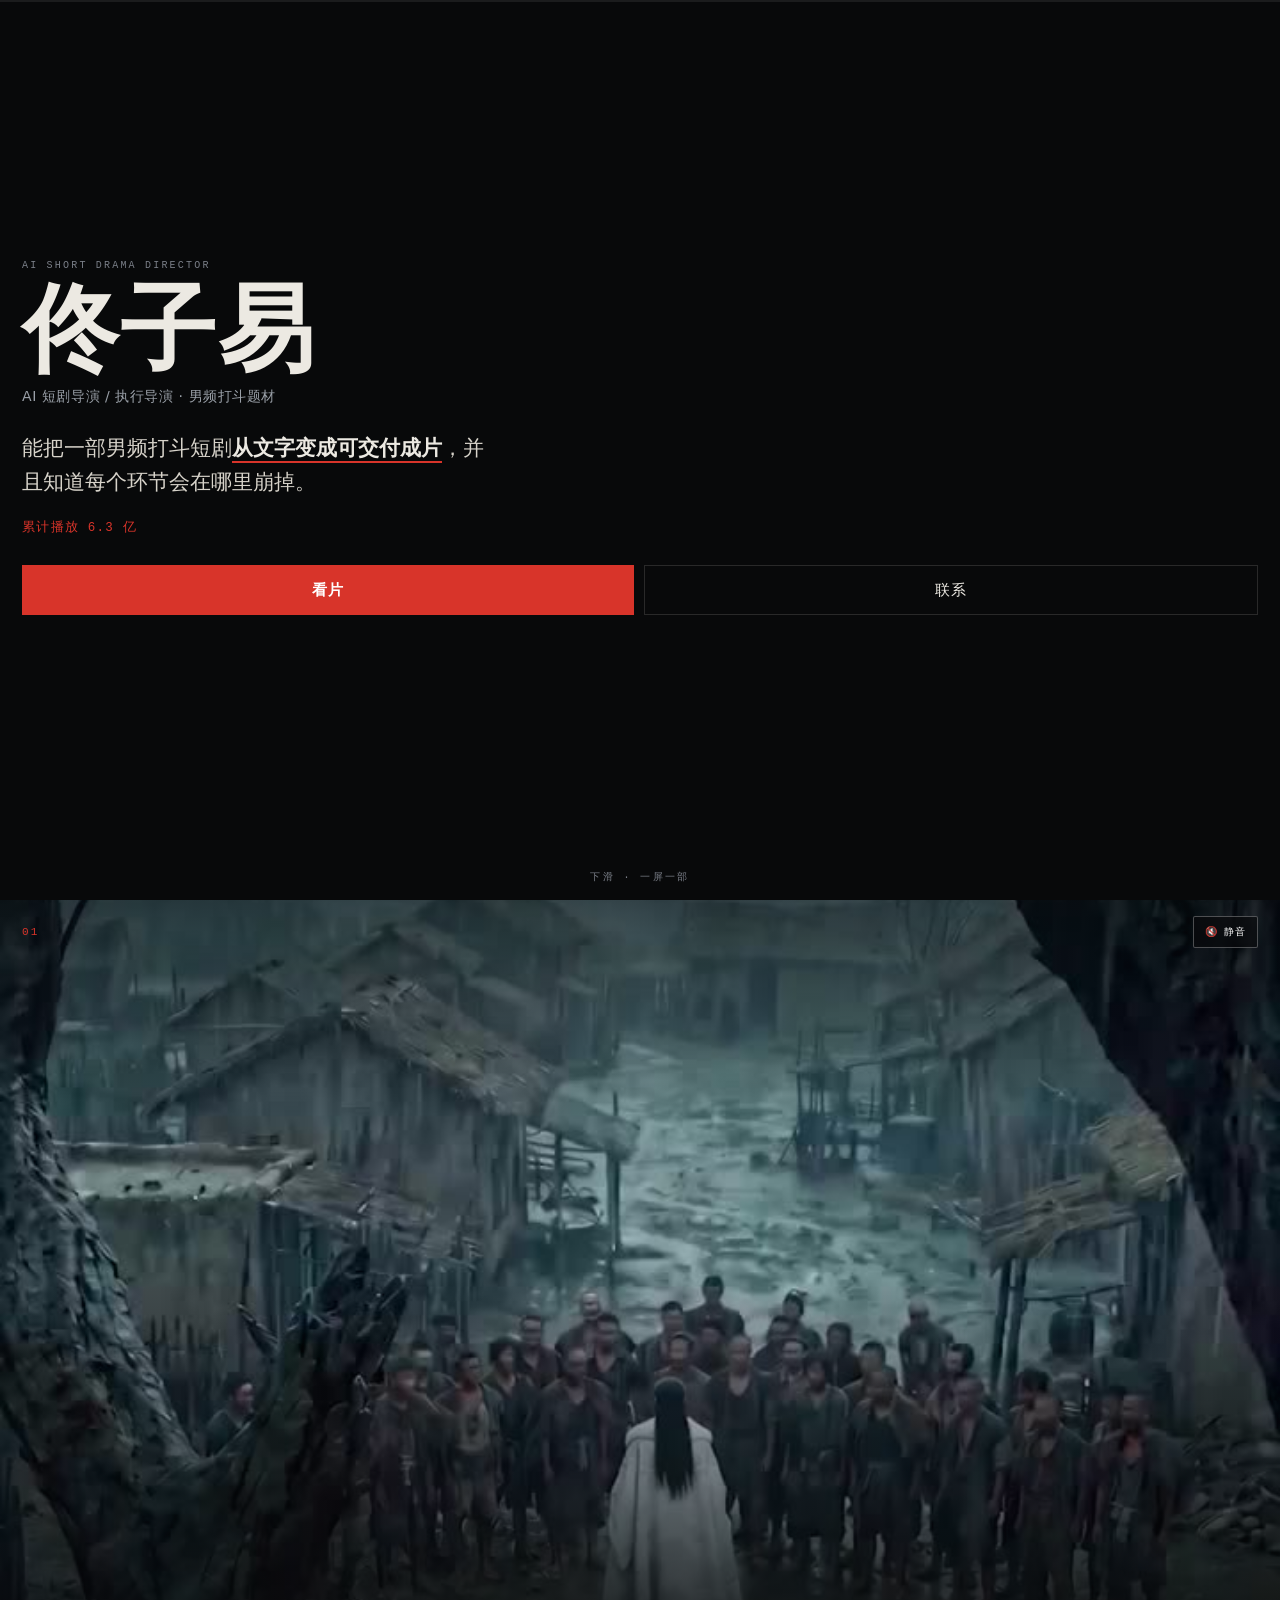
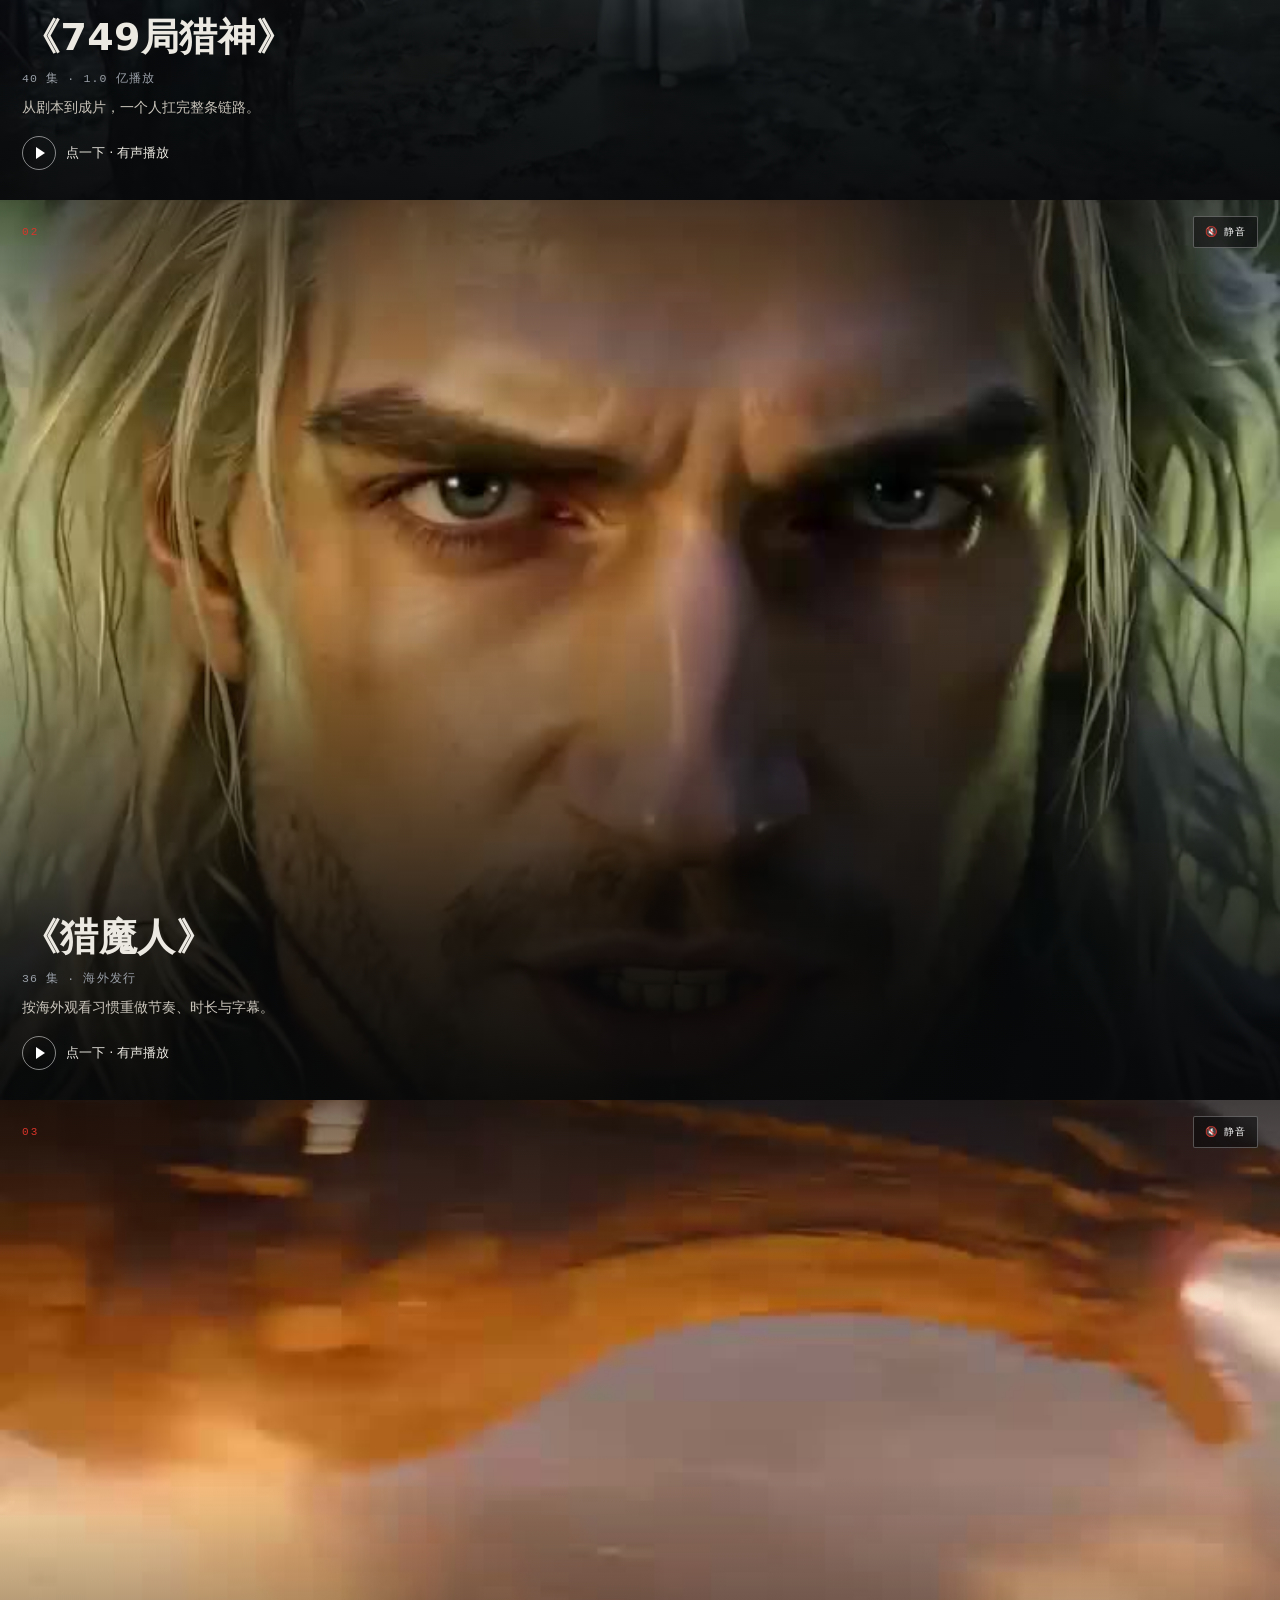
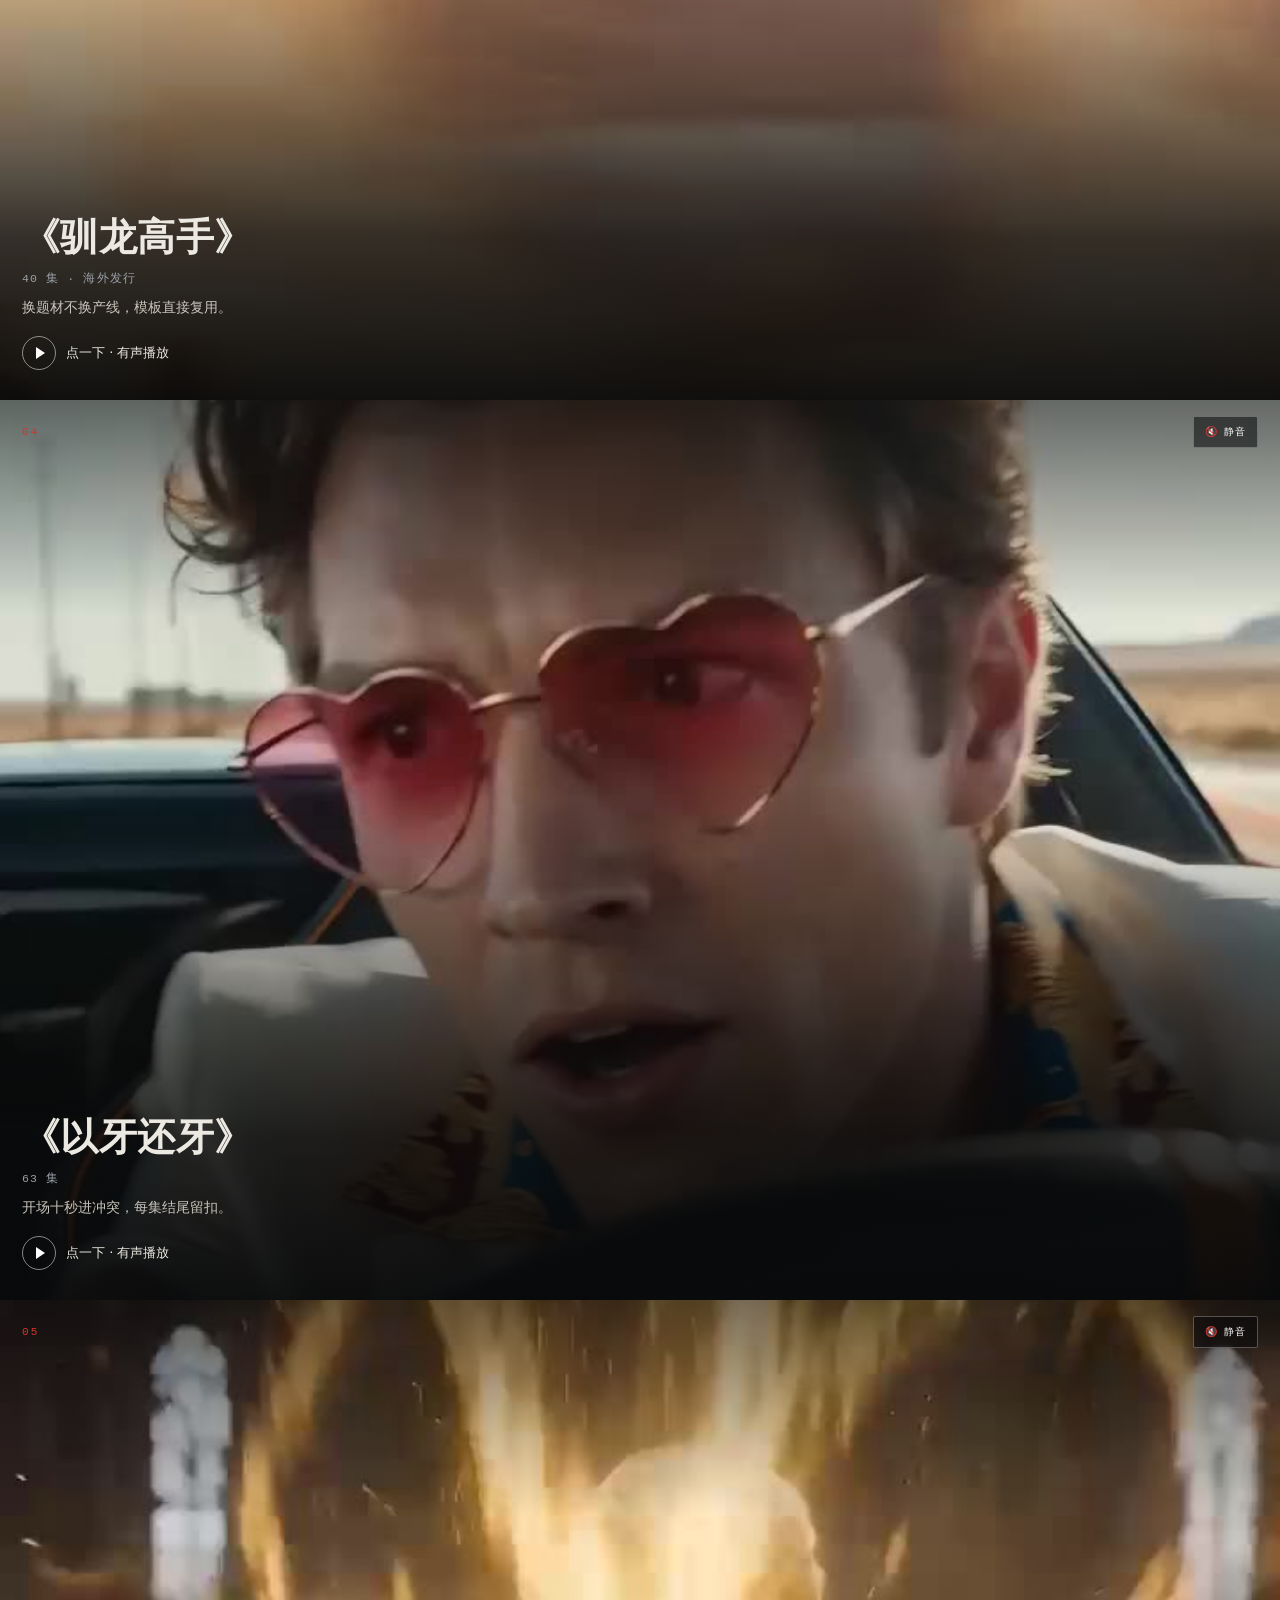
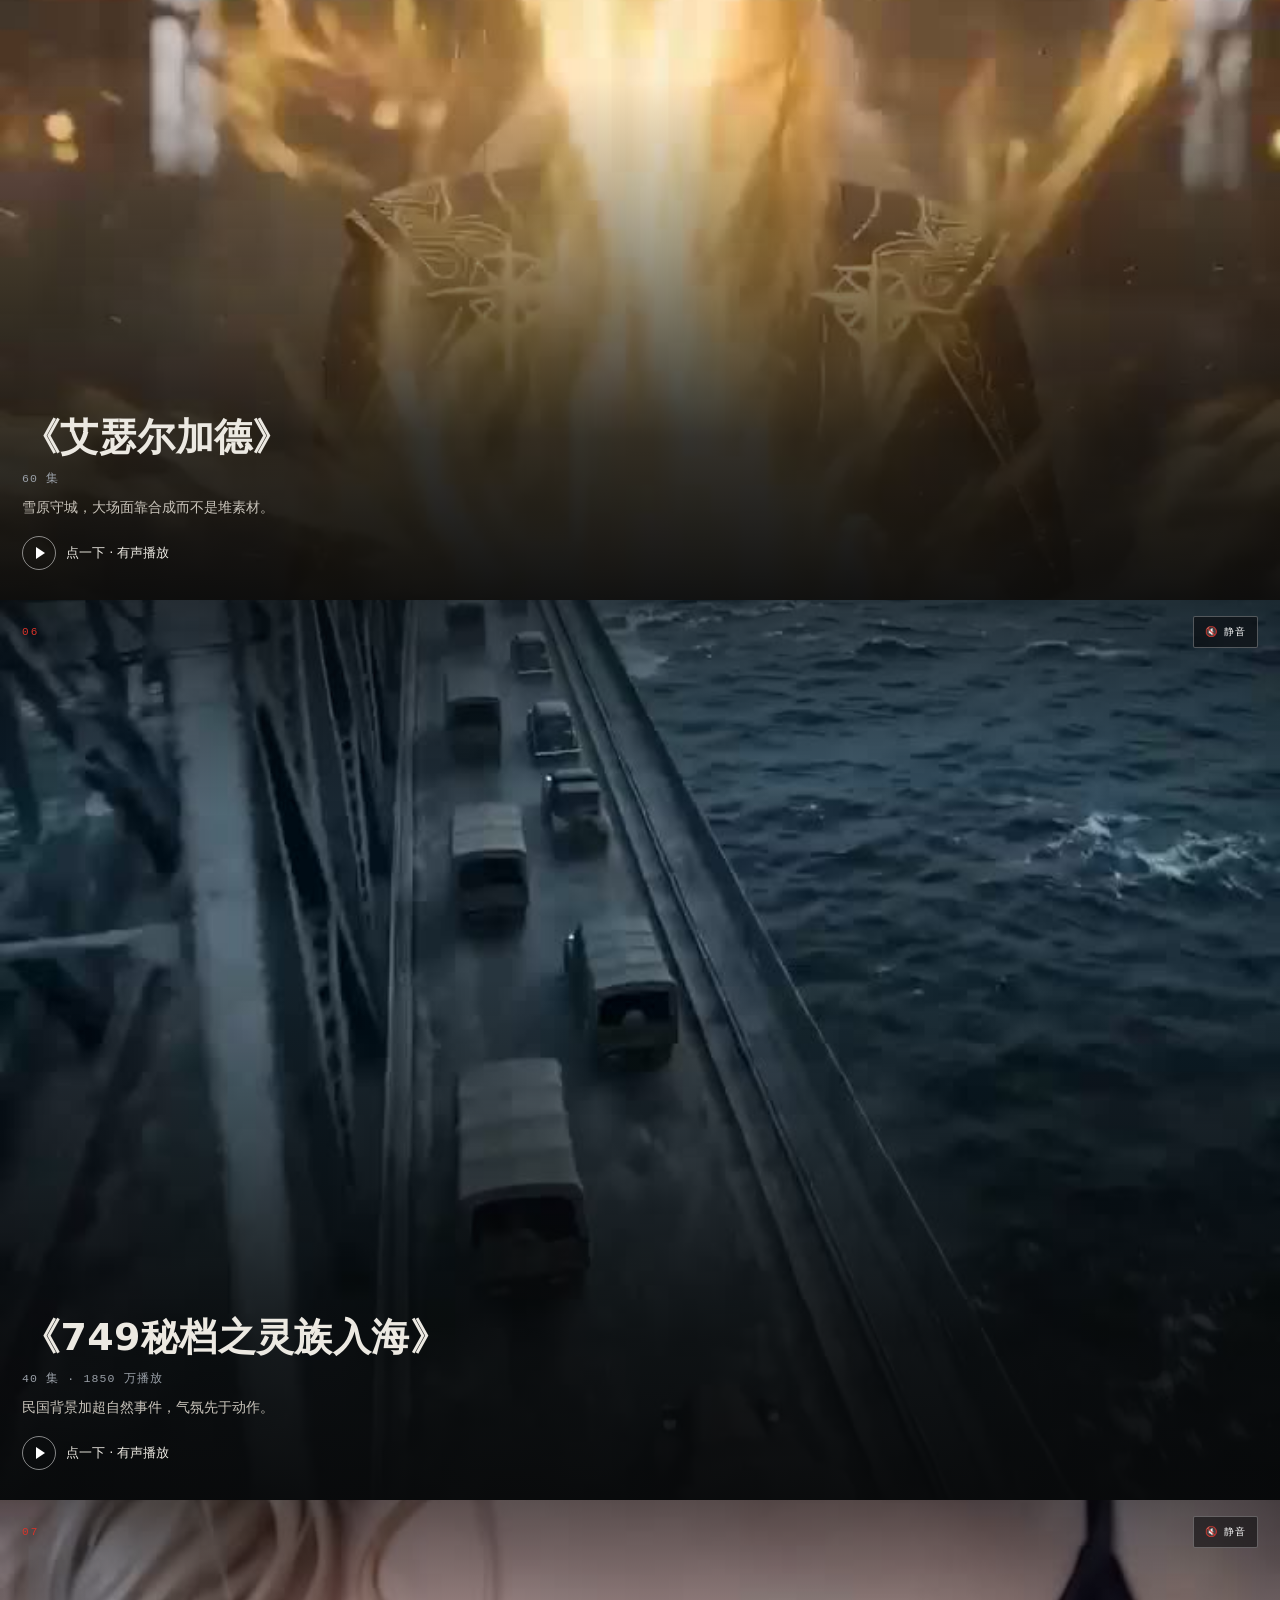
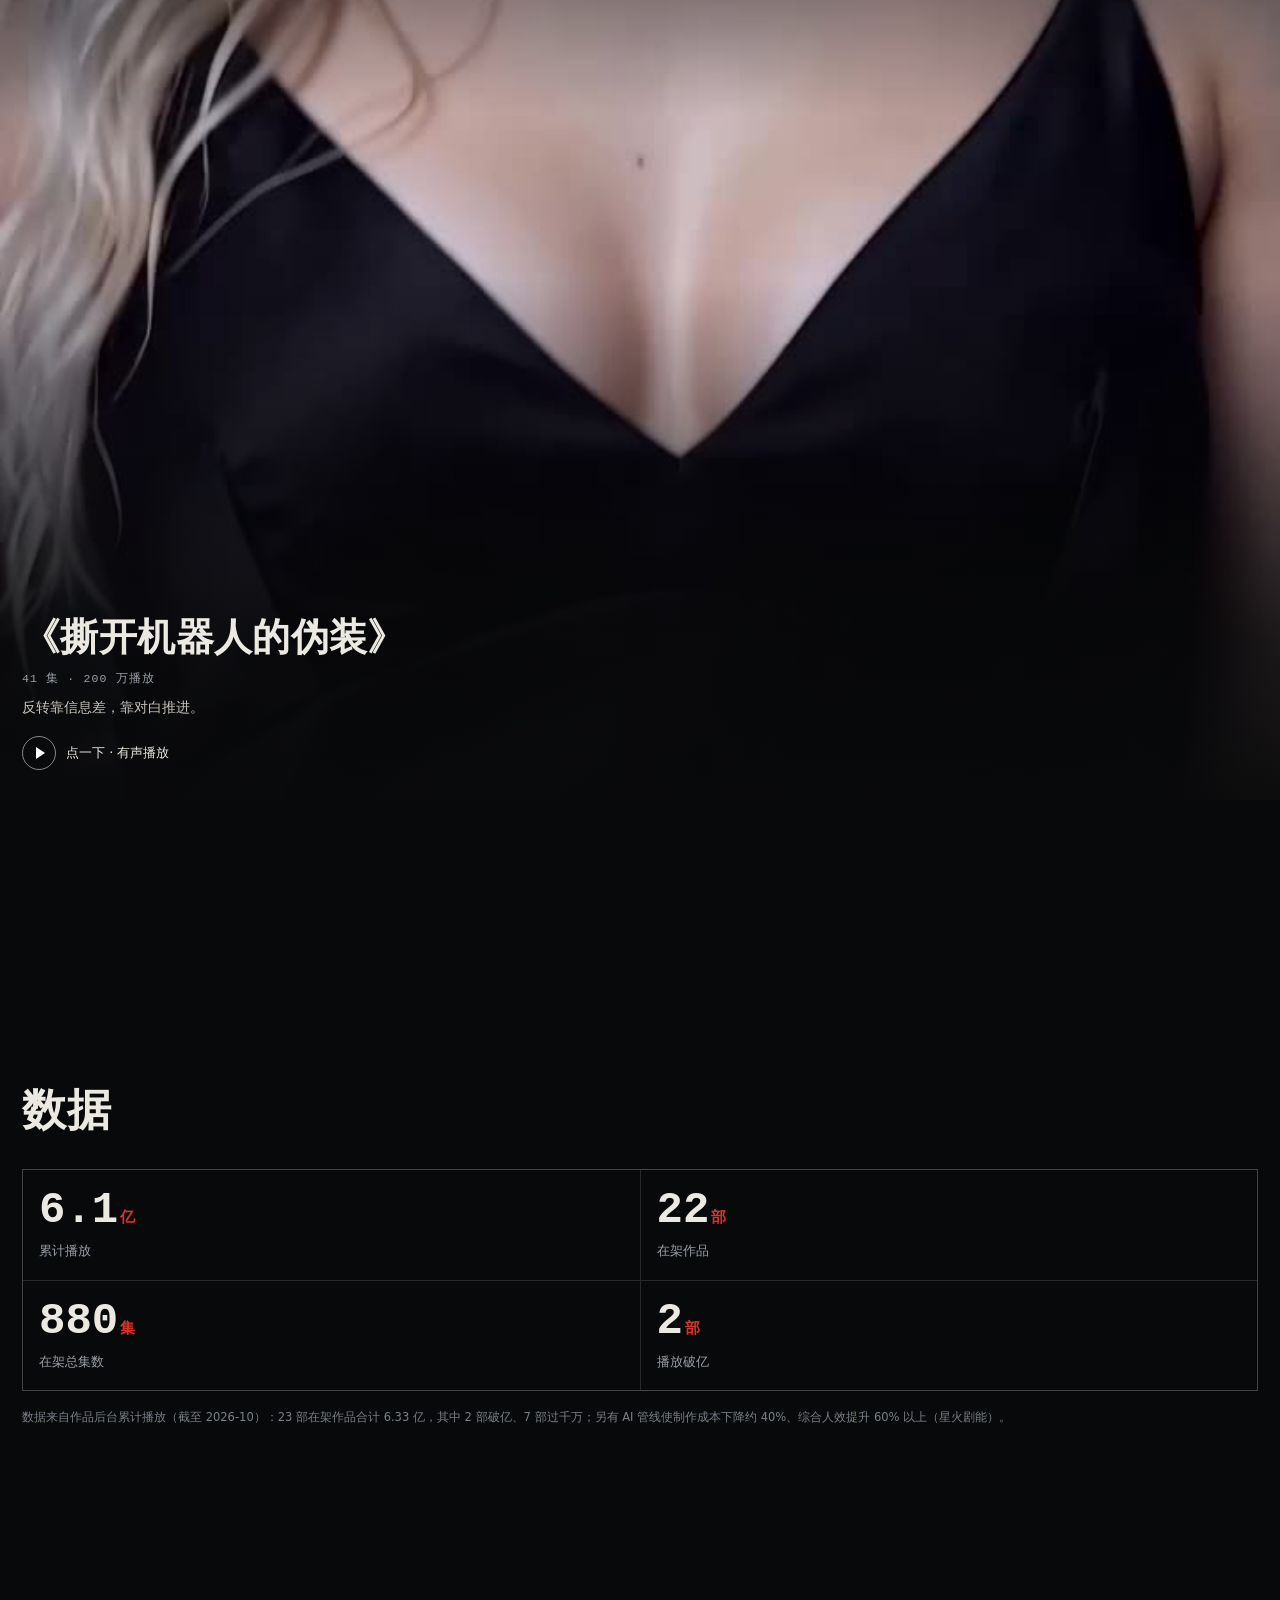
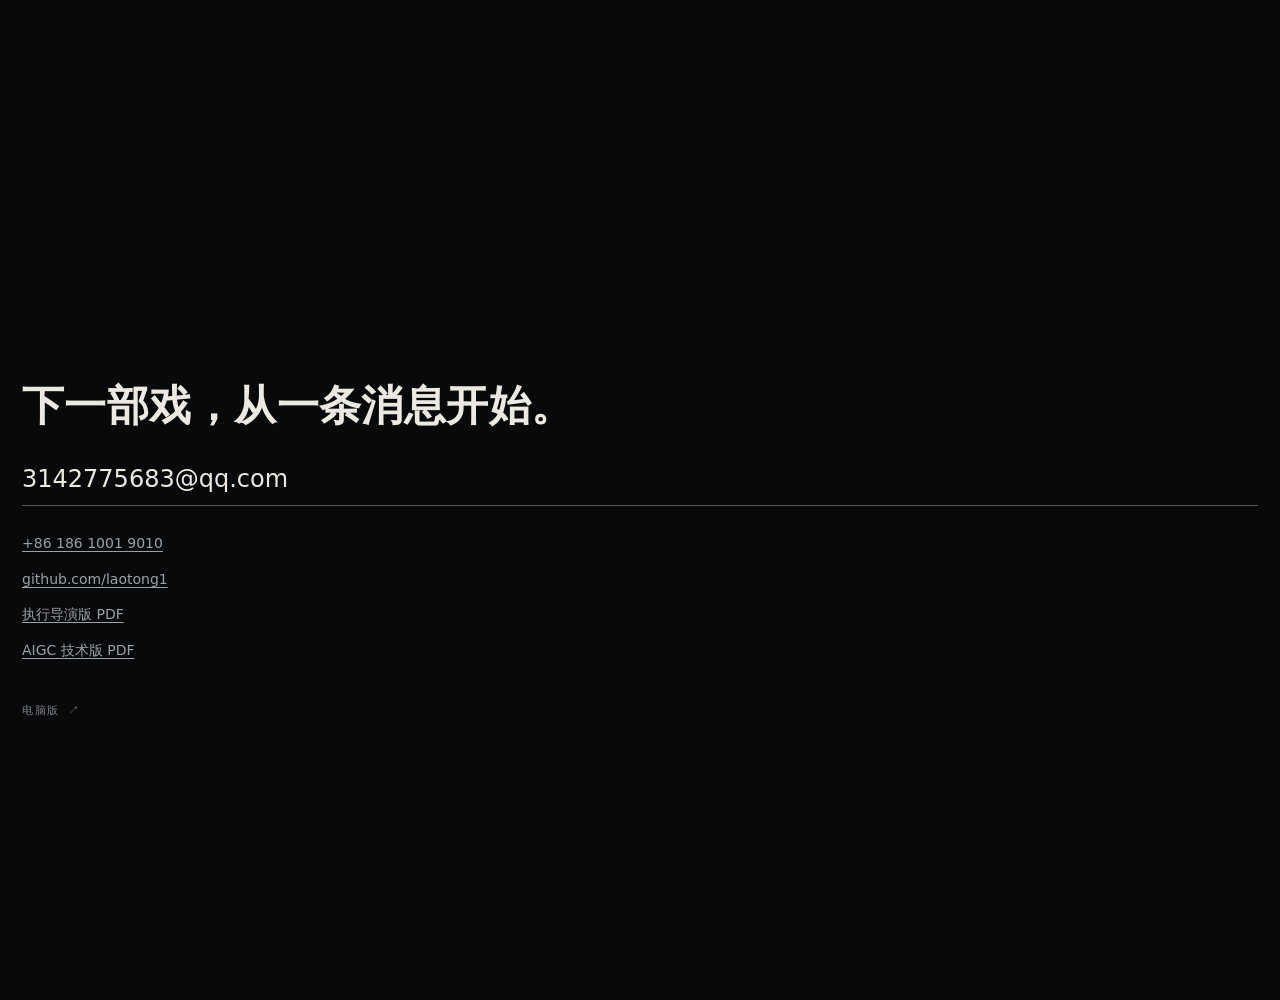
==== m/index.html @ 776ed9bb "mobile: 新增竖屏版 /m/，一屏一部片、视频铺满" ====
<!doctype html>
<html lang="zh-CN">
<head>
<meta charset="utf-8">
<meta name="viewport" content="width=device-width, initial-scale=1, viewport-fit=cover">
<title>佟子易 · AI 短剧导演｜作品</title>
<meta name="description" content="佟子易，AI 短剧导演。《749局猎神》累计播放 1.0 亿+，在架 7 部短剧。">
<meta name="theme-color" content="#08090a">
<meta property="og:title" content="佟子易 · AI 短剧导演">
<meta property="og:description" content="单部累计播放 1.0 亿+，在架 7 部短剧。">
<link rel="icon" href="../assets/img/favicon.svg">
<link rel="stylesheet" href="mobile.css">
</head>
<body>

<div class="progress" aria-hidden="true"><i id="progressFill"></i></div>

<main id="feed">

  <!-- 首屏 -->
  <section class="slide slide--hero" id="top">
    <p class="kicker">AI SHORT DRAMA DIRECTOR</p>
    <h1 class="name" id="heroName">佟子易</h1>
    <p class="role" id="heroRole"></p>
    <p class="tag" id="heroTag"></p>
    <p class="big-stat" id="heroStat"></p>
    <div class="hero-links">
      <a class="btn" href="#works">看片</a>
      <a class="btn btn-ghost" href="#contact">联系</a>
    </div>
    <p class="hint" aria-hidden="true">下滑 · 一屏一部</p>
  </section>

  <!-- 作品由 mobile.js 注入 -->
  <div id="worksAnchor"></div>

  <!-- 数据 -->
  <section class="slide slide--stats" id="numbers">
    <h2 class="sec-title">数据</h2>
    <div class="stats" id="stats"></div>
    <p class="note" id="statsNote"></p>
  </section>

  <!-- 联系 -->
  <section class="slide slide--contact" id="contact">
    <h2 class="contact-title">下一部戏，从一条消息开始。</h2>
    <a class="mail" id="mailLink" href="#"></a>
    <div class="contact-links" id="contactLinks"></div>
    <p class="desktop-link"><a href="../?desktop=1">电脑版 ↗</a></p>
  </section>

</main>

<script src="../assets/js/content.js"></script>
<script src="mobile.js"></script>
</body>
</html>
---- m/mobile.css ----
/* =========================================================
   手机版 · 竖屏 · 一屏一部片
   ========================================================= */

:root{
  --bg:#08090a;
  --fg:#ece9e2;
  --muted:#9aa0a8;
  --dim:#7a7f88;
  --red:#d8342a;
  --line:rgba(236,233,226,.14);
  --font:"PingFang SC","Hiragino Sans GB","Microsoft YaHei UI","Microsoft YaHei","Noto Sans SC",system-ui,sans-serif;
  --mono:"SF Mono",ui-monospace,"Cascadia Mono",Consolas,monospace;
  --pad:22px;
}

*,*::before,*::after{box-sizing:border-box}
html{
  background:var(--bg);
  scroll-snap-type:y mandatory;
  scroll-behavior:smooth;
  -webkit-text-size-adjust:100%;
}
body{
  margin:0;background:var(--bg);color:var(--fg);
  font-family:var(--font);font-size:16px;line-height:1.7;
  -webkit-font-smoothing:antialiased;
  overscroll-behavior-y:contain;
}
img{max-width:100%;display:block}
a{color:inherit;text-decoration:none}
h1,h2,p{margin:0}
::selection{background:var(--red);color:#fff}

.progress{position:fixed;top:0;left:0;right:0;height:2px;z-index:30;background:rgba(255,255,255,.08)}
.progress i{display:block;height:100%;width:0;background:var(--red);transition:width .1s linear}

.slide{
  position:relative;
  min-height:100svh;
  scroll-snap-align:start;
  scroll-snap-stop:always;
  display:flex;flex-direction:column;justify-content:center;
  padding:calc(28px + env(safe-area-inset-top)) var(--pad) calc(28px + env(safe-area-inset-bottom));
  overflow:hidden;
}

/* ---------- 首屏 ---------- */
.slide--hero{justify-content:center;padding-bottom:calc(56px + env(safe-area-inset-bottom))}
.kicker{
  font-family:var(--mono);font-size:10px;letter-spacing:.22em;color:var(--dim);
  margin-bottom:10px
}
.name{
  font-size:clamp(64px,20vw,96px);line-height:.95;font-weight:800;letter-spacing:.02em
}
.role{font-size:14px;color:var(--muted);letter-spacing:.04em;margin-top:10px}
.tag{
  font-size:clamp(17px,4.6vw,21px);line-height:1.65;color:#d7d3ca;
  margin-top:22px;max-width:22em
}
.tag b{color:var(--fg);border-bottom:2px solid var(--red);padding-bottom:1px}
.big-stat{
  font-family:var(--mono);font-size:12.5px;letter-spacing:.1em;color:var(--red);
  margin-top:18px
}
.hero-links{display:flex;gap:10px;margin-top:26px}
.btn{
  flex:1;display:flex;align-items:center;justify-content:center;
  height:50px;background:var(--red);color:#fff;font-size:15px;font-weight:600;
  letter-spacing:.06em
}
.btn-ghost{background:transparent;border:1px solid var(--line);color:var(--fg);font-weight:400}
.hint{
  position:absolute;left:0;right:0;bottom:calc(14px + env(safe-area-inset-bottom));
  text-align:center;font-family:var(--mono);font-size:10px;letter-spacing:.24em;color:var(--dim);
  animation:fade 2.4s ease-in-out infinite
}
@keyframes fade{0%,100%{opacity:.35}50%{opacity:.9}}

/* ---------- 作品：视频铺满 ---------- */
.slide--work{padding:0;justify-content:flex-end}
.slide--work video{
  position:absolute;inset:0;width:100%;height:100%;
  object-fit:cover;object-position:center 36%;background:#000
}
.scrim{
  position:absolute;inset:0;pointer-events:none;
  background:linear-gradient(180deg,rgba(8,9,10,.55) 0%,rgba(8,9,10,0) 24%,rgba(8,9,10,0) 42%,rgba(8,9,10,.82) 82%,rgba(8,9,10,.96) 100%)
}
.work-top{
  position:absolute;top:calc(16px + env(safe-area-inset-top));left:var(--pad);right:var(--pad);
  display:flex;align-items:center;justify-content:space-between;z-index:3
}
.work-no{font-family:var(--mono);font-size:11px;letter-spacing:.2em;color:var(--red)}
.sound{
  display:inline-flex;align-items:center;gap:6px;
  background:rgba(8,9,10,.55);border:1px solid rgba(255,255,255,.28);
  color:#fff;font-family:var(--mono);font-size:10px;letter-spacing:.08em;
  padding:8px 11px;border-radius:2px;cursor:pointer;
  -webkit-backdrop-filter:blur(8px);backdrop-filter:blur(8px)
}
.work-copy{
  position:relative;z-index:3;
  padding:0 var(--pad) calc(30px + env(safe-area-inset-bottom))
}
.work-title{
  font-size:clamp(28px,8.4vw,38px);line-height:1.12;font-weight:800;letter-spacing:.01em
}
.work-fig{
  font-family:var(--mono);font-size:11.5px;letter-spacing:.1em;color:var(--muted);
  margin-top:10px
}
.work-line{font-size:14px;line-height:1.7;color:#c9c4bb;margin-top:8px;max-width:24em}
.work-play{
  margin-top:16px;display:inline-flex;align-items:center;gap:10px;
  font-size:13px;color:var(--fg)
}
.work-play i{
  width:34px;height:34px;border-radius:50%;border:1px solid rgba(255,255,255,.5);
  display:inline-grid;place-items:center
}
.work-play i::after{
  content:"";width:0;height:0;margin-left:2px;
  border-left:9px solid #fff;border-top:6px solid transparent;border-bottom:6px solid transparent
}

/* ---------- 数据 ---------- */
.slide--stats{justify-content:center}
.sec-title{font-size:clamp(32px,10vw,44px);font-weight:800;letter-spacing:.02em}
.stats{display:grid;grid-template-columns:1fr 1fr;gap:1px;background:var(--line);margin-top:22px;border:1px solid var(--line)}
.stat{background:var(--bg);padding:18px 16px}
.stat-v{display:flex;align-items:baseline;gap:2px;font-family:var(--mono);font-weight:700}
.stat-n{font-size:clamp(34px,11vw,44px);line-height:1}
.stat-a{font-size:15px;color:var(--red)}
.stat-l{font-size:12.5px;color:var(--muted);margin-top:8px}
.note{font-size:11.5px;line-height:1.8;color:var(--dim);margin-top:16px}

/* ---------- 联系 ---------- */
.slide--contact{justify-content:center}
.contact-title{
  font-size:clamp(30px,9vw,42px);line-height:1.28;font-weight:800;letter-spacing:.01em
}
.mail{
  display:inline-block;margin-top:26px;font-size:clamp(18px,5vw,24px);
  border-bottom:1px solid rgba(236,233,226,.35);padding-bottom:5px
}
.contact-links{display:flex;flex-direction:column;gap:12px;margin-top:26px}
.contact-links a{font-size:14px;color:var(--muted);text-decoration:underline;text-underline-offset:3px}
.desktop-link{margin-top:40px;font-family:var(--mono);font-size:10.5px;letter-spacing:.16em;color:var(--dim)}
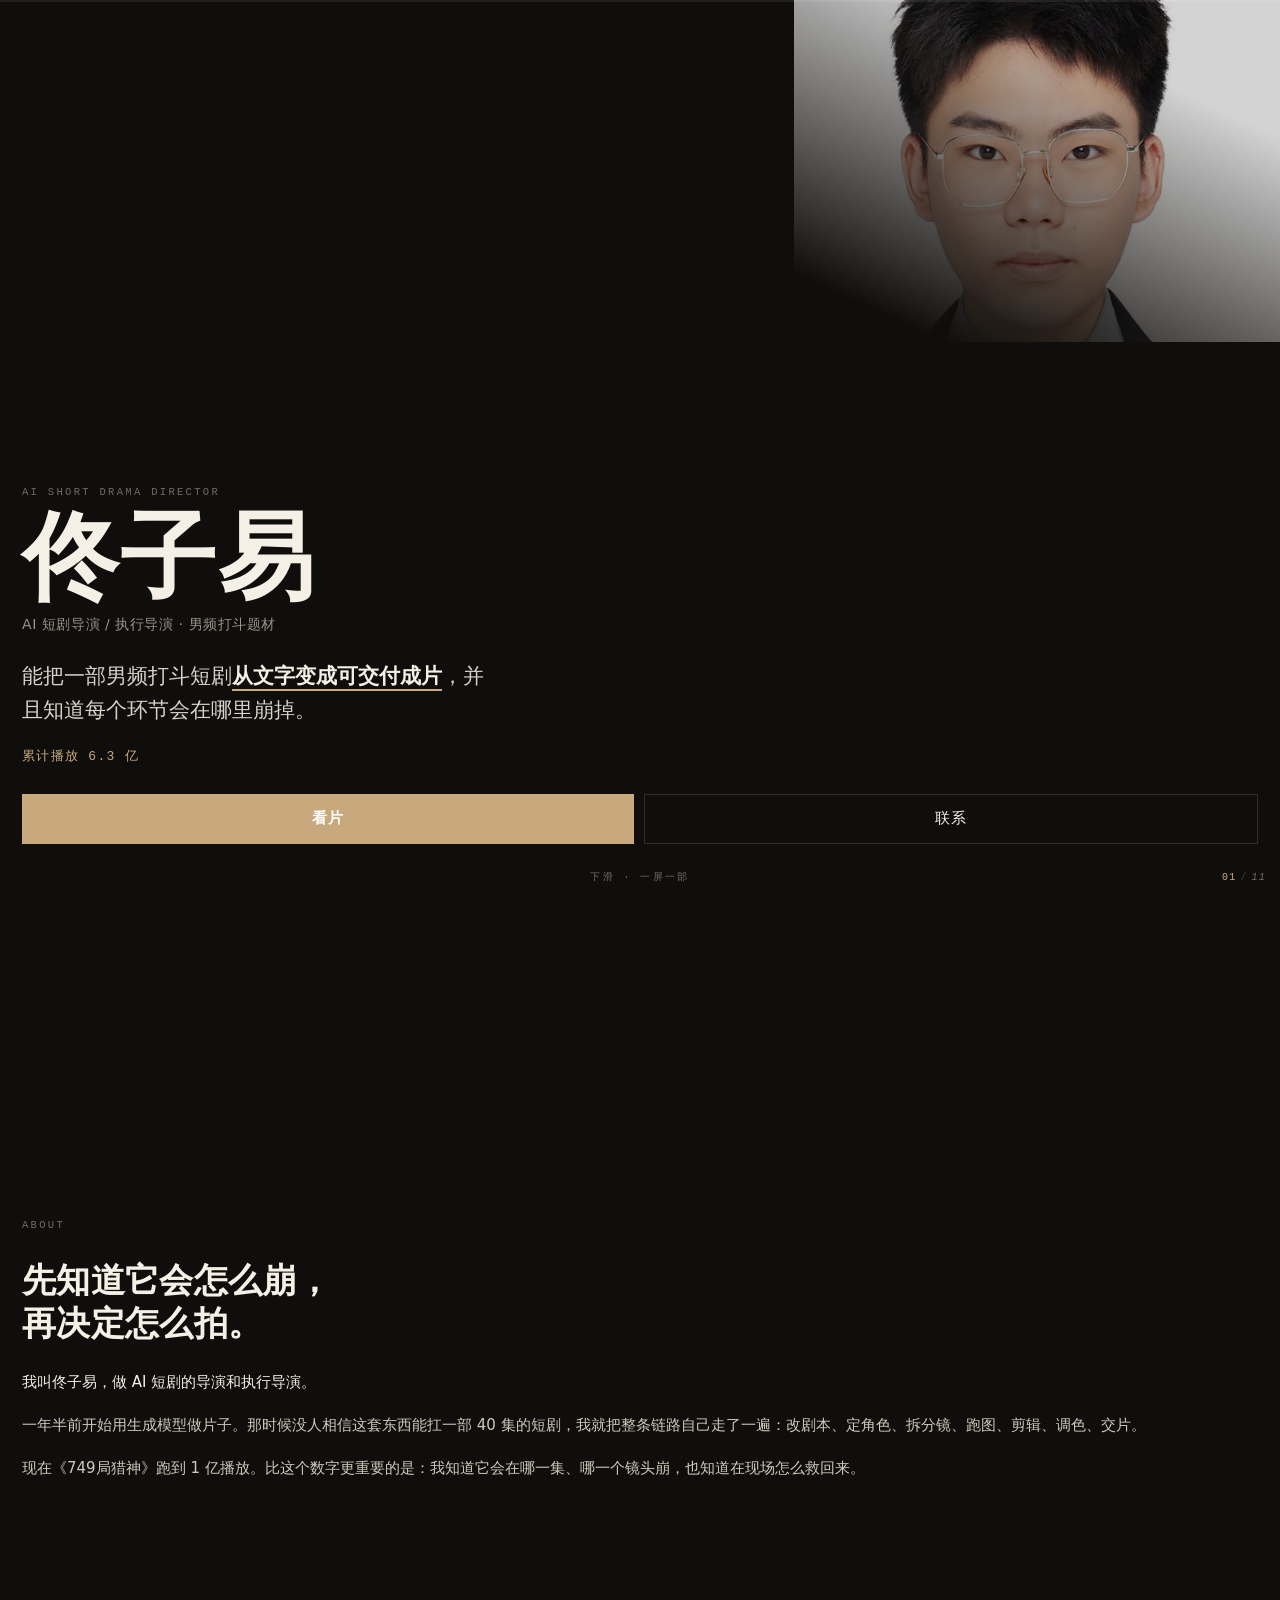
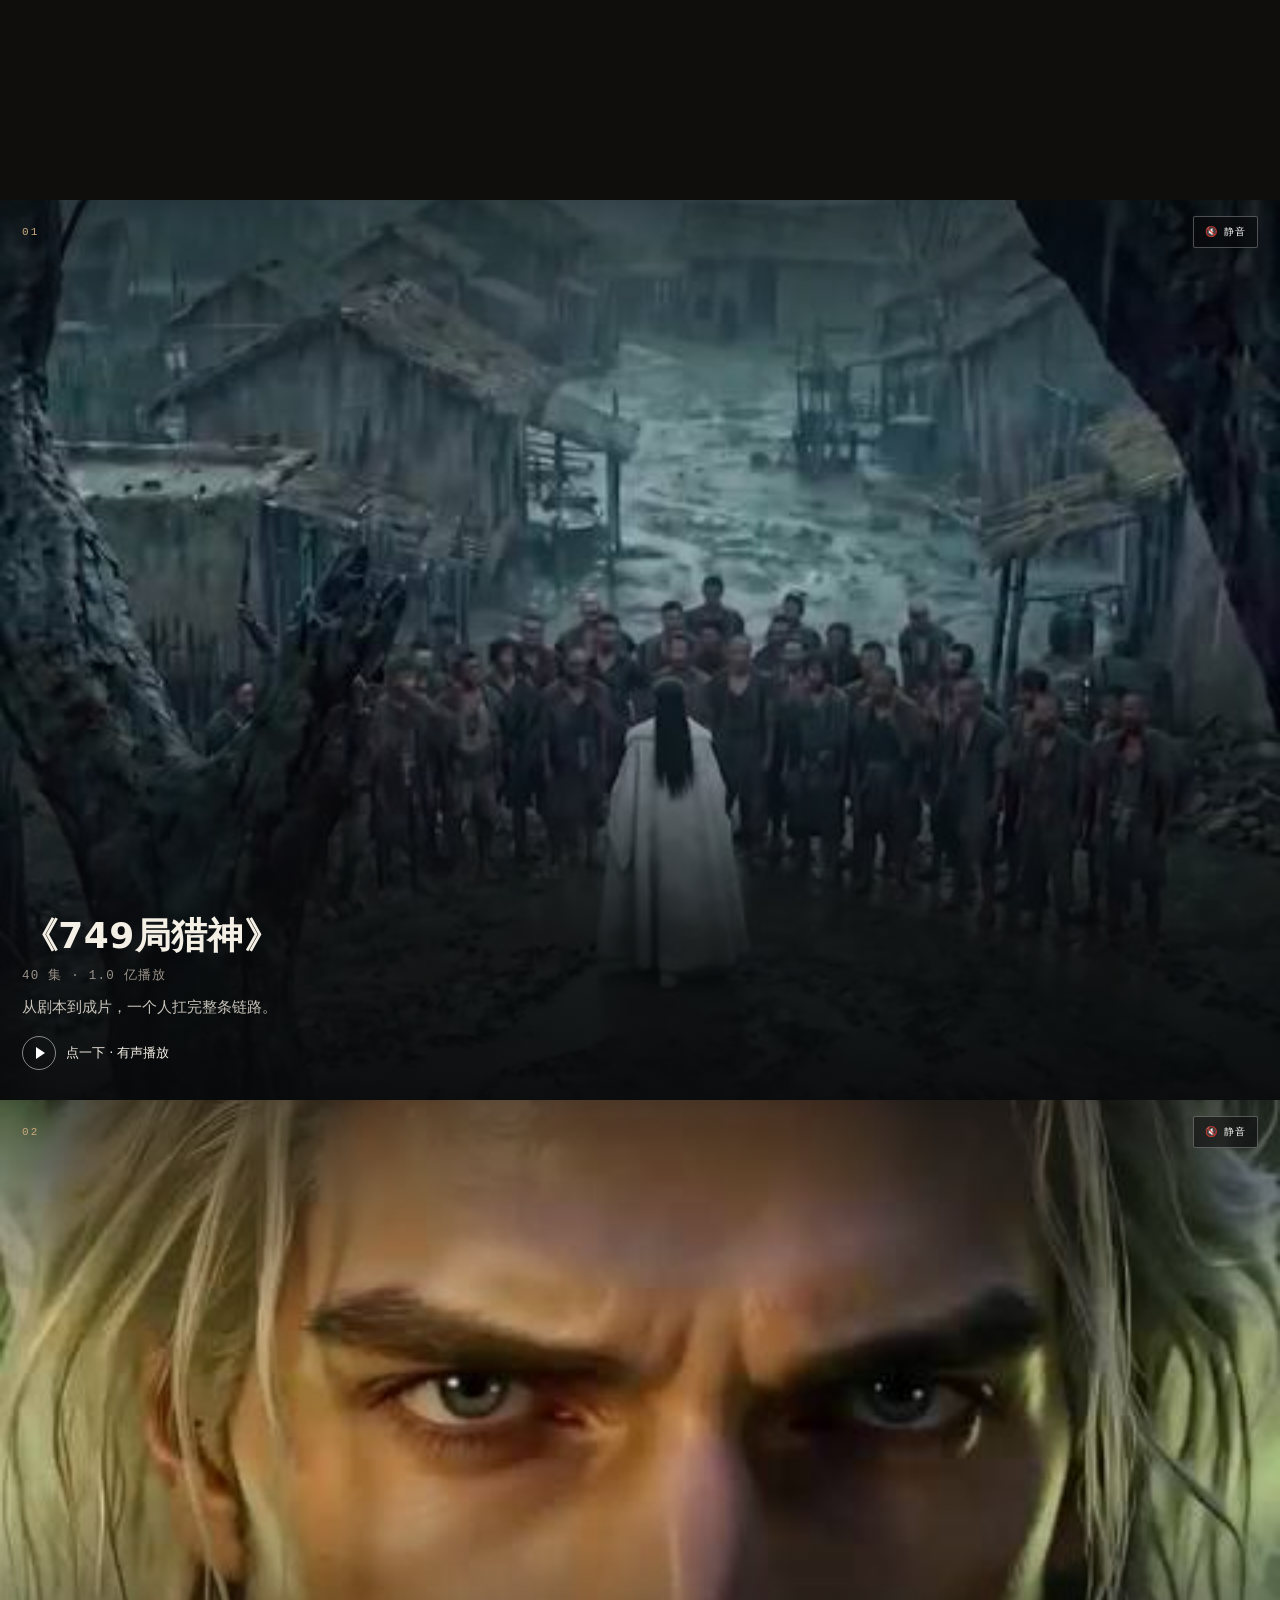
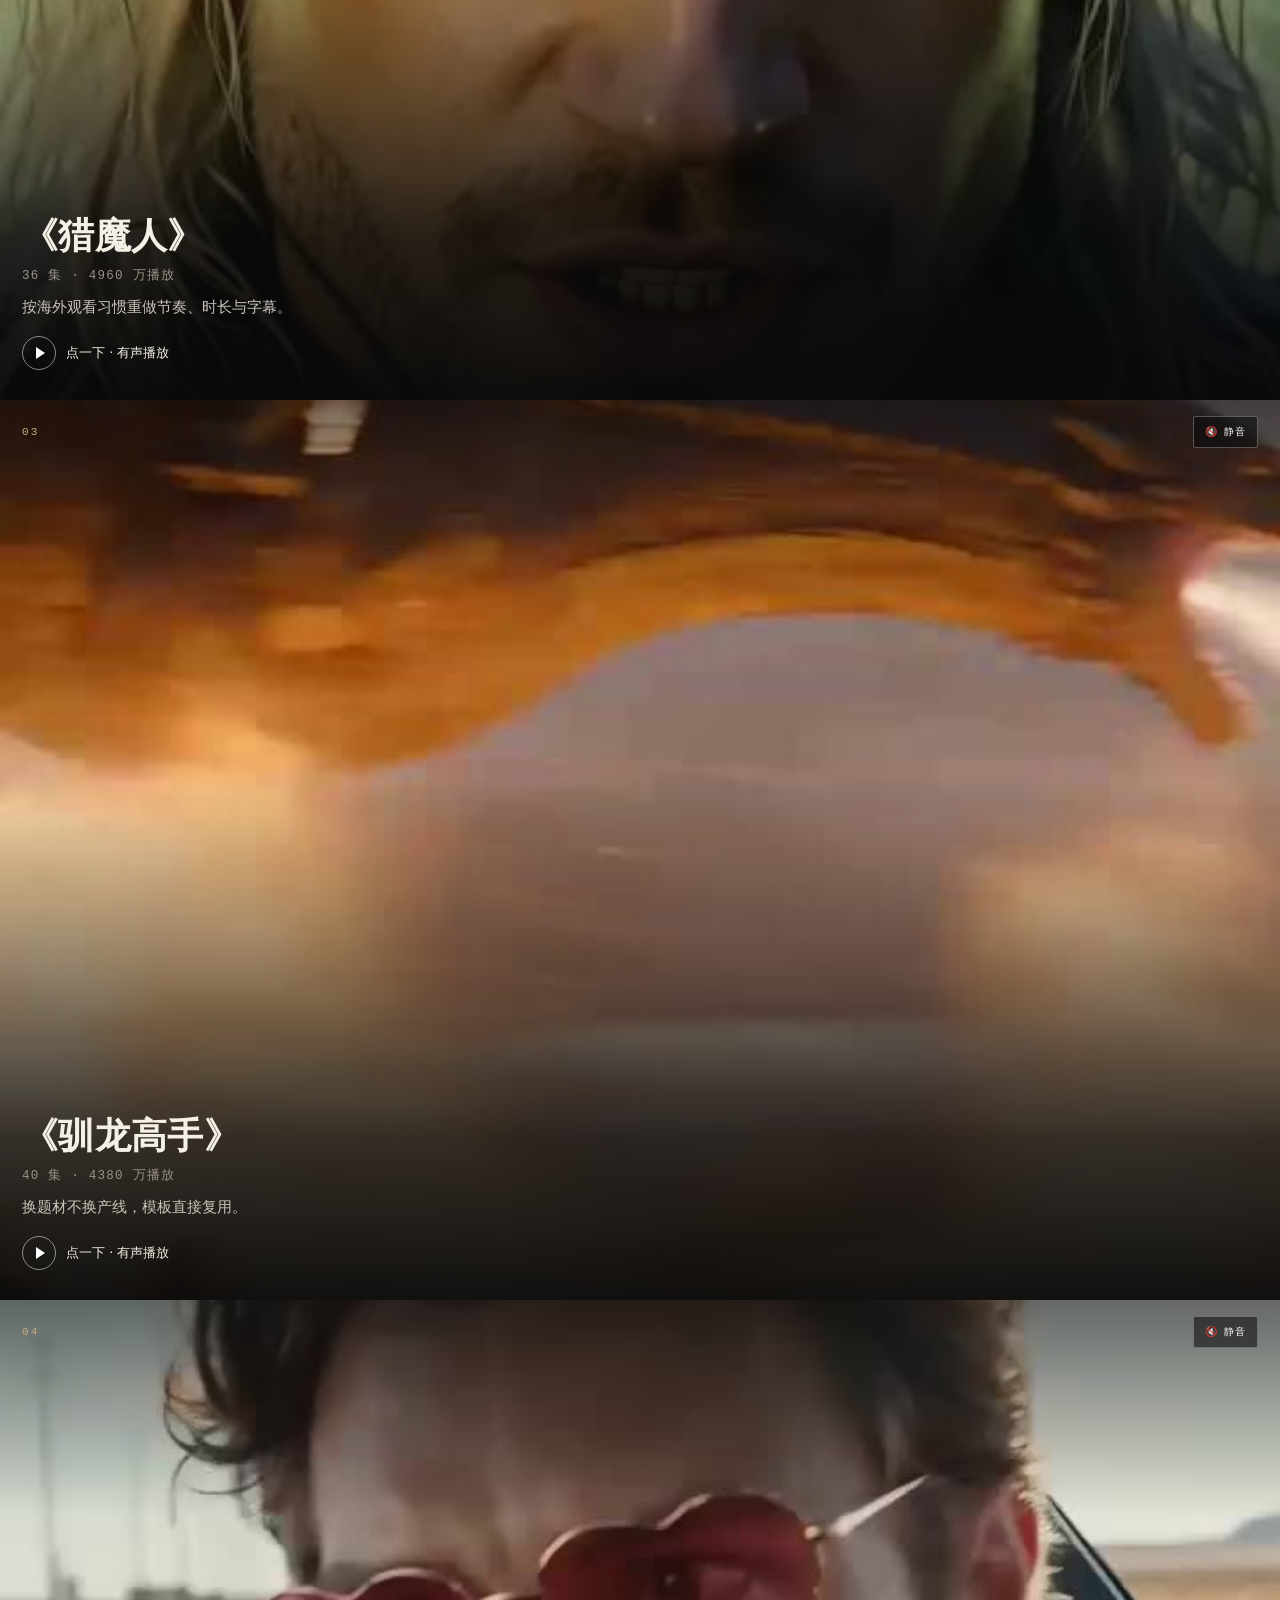
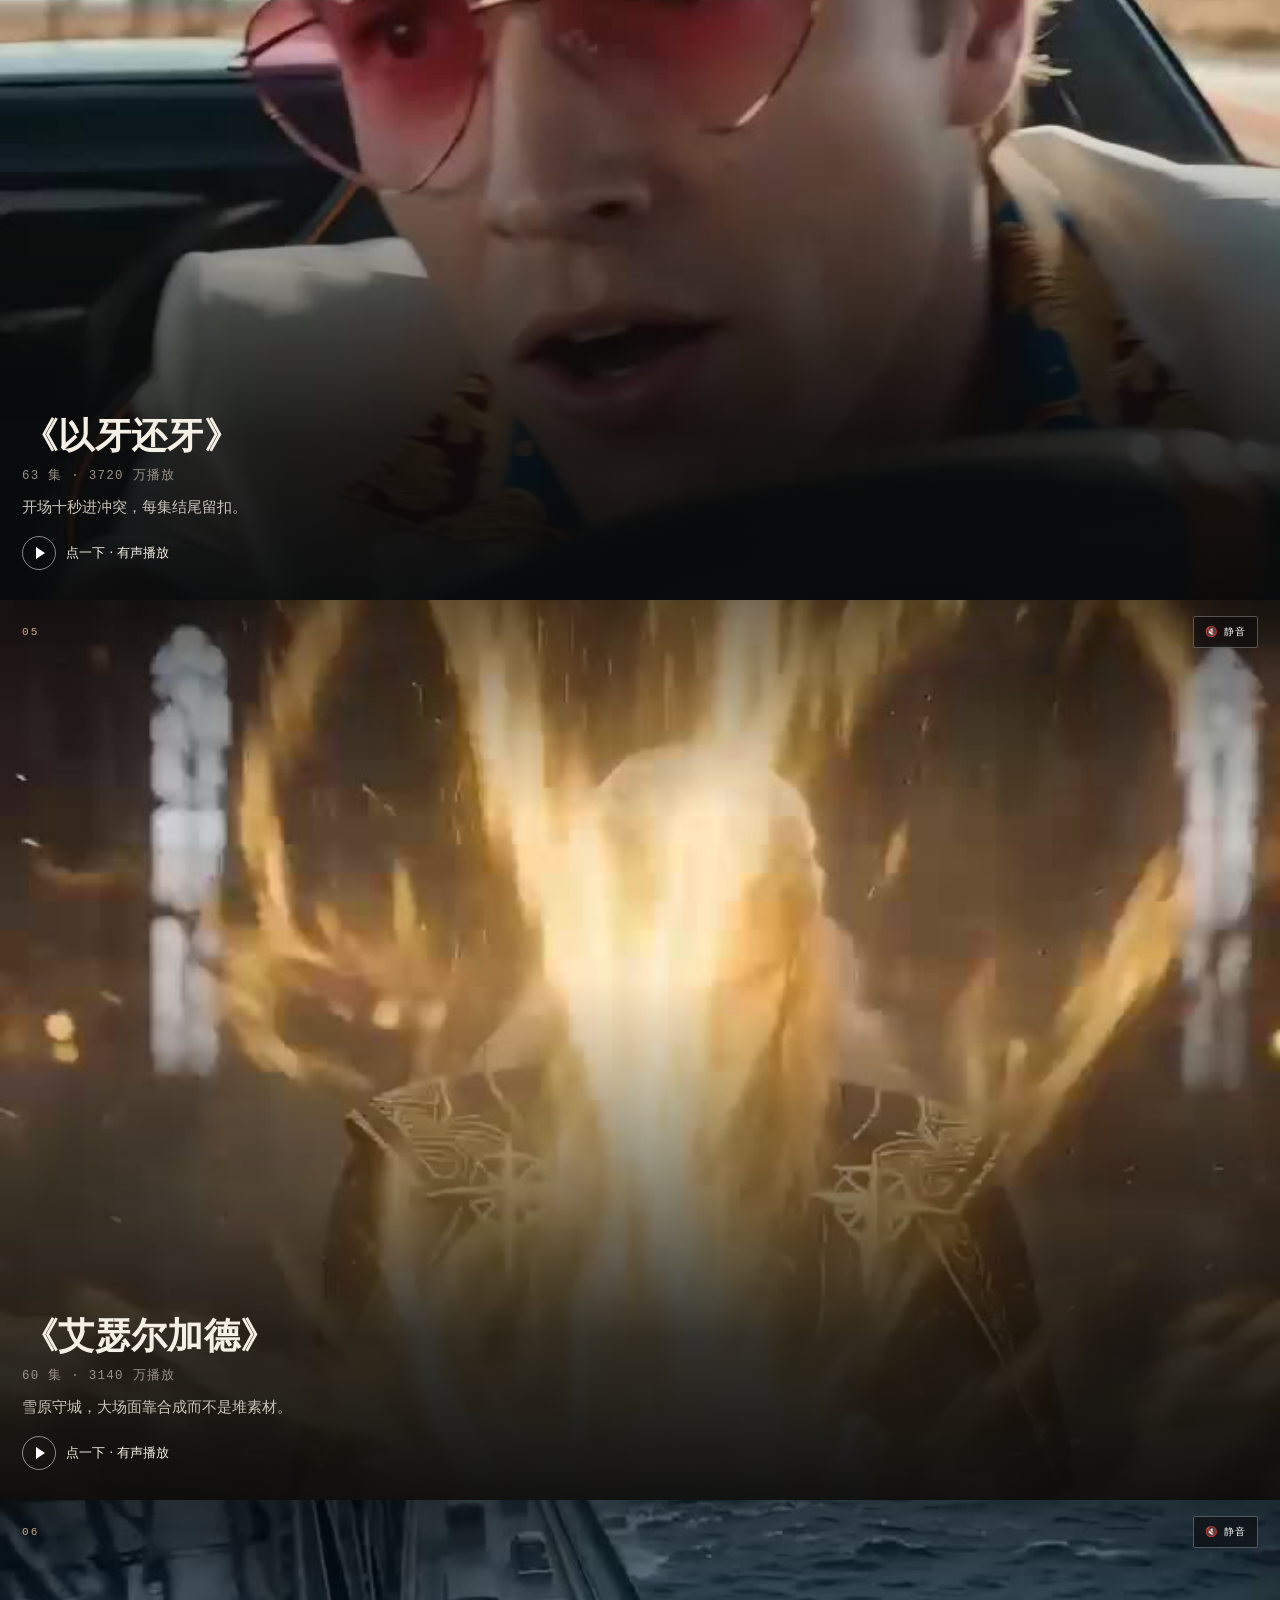
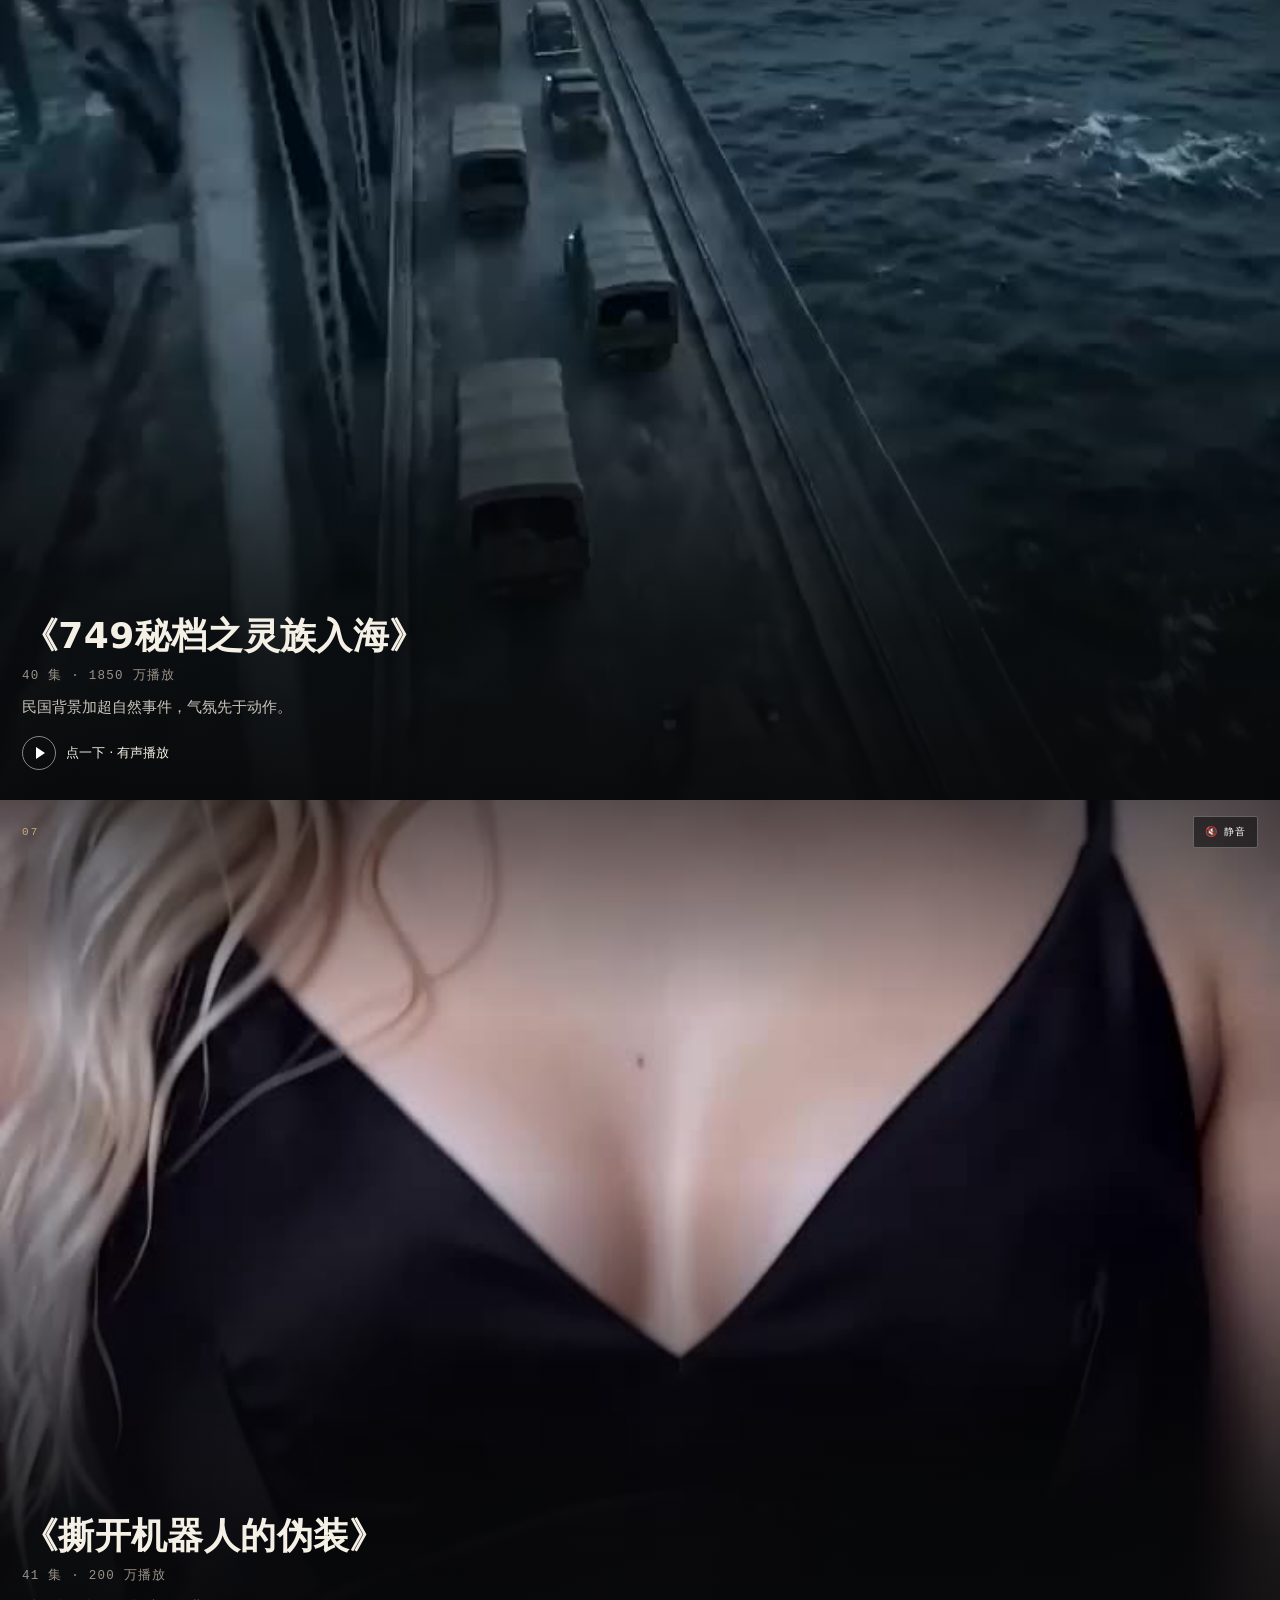
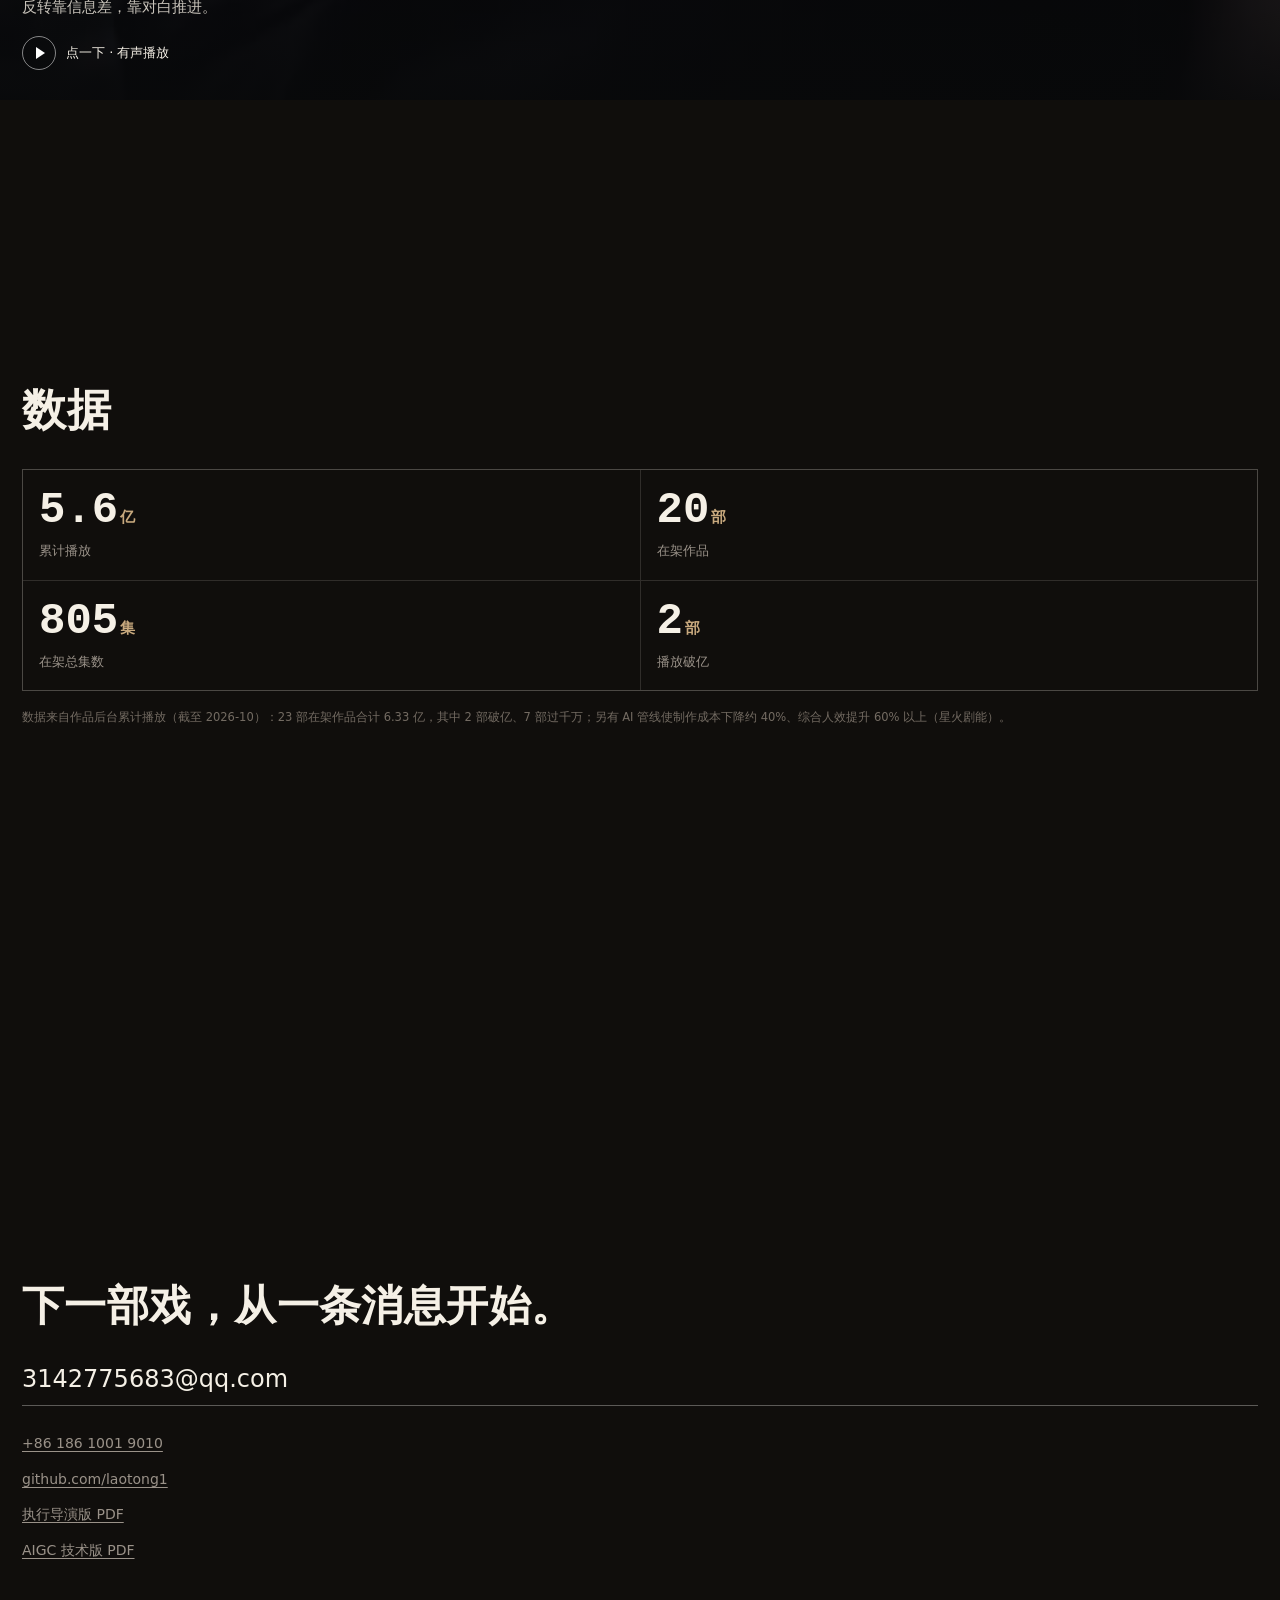
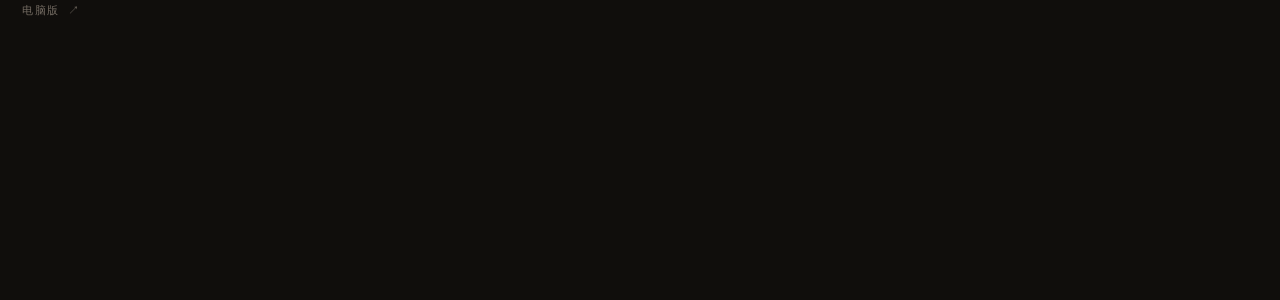
==== commit f7f8e8e5: "bg: 重新加入极淡粒子层；手机端加肖像/关于/计数，配色统一为暖炭" ====
--- a/m/index.html
+++ b/m/index.html
@@ -5,7 +5,7 @@
 <meta name="viewport" content="width=device-width, initial-scale=1, viewport-fit=cover">
 <title>佟子易 · AI 短剧导演｜作品</title>
 <meta name="description" content="佟子易，AI 短剧导演。《749局猎神》累计播放 1.0 亿+，在架 7 部短剧。">
-<meta name="theme-color" content="#08090a">
+<meta name="theme-color" content="#100e0c">
 <meta property="og:title" content="佟子易 · AI 短剧导演">
 <meta property="og:description" content="单部累计播放 1.0 亿+，在架 7 部短剧。">
 <link rel="icon" href="../assets/img/favicon.svg">
@@ -19,6 +19,7 @@
 
   <!-- 首屏 -->
   <section class="slide slide--hero" id="top">
+    <figure class="hero-photo"><img src="../assets/img/portrait.jpg" alt="佟子易" width="1730" height="2423" fetchpriority="high"></figure>
     <p class="kicker">AI SHORT DRAMA DIRECTOR</p>
     <h1 class="name" id="heroName">佟子易</h1>
     <p class="role" id="heroRole"></p>
@@ -29,6 +30,13 @@
       <a class="btn btn-ghost" href="#contact">联系</a>
     </div>
     <p class="hint" aria-hidden="true">下滑 · 一屏一部</p>
+  </section>
+
+  <!-- 关于 -->
+  <section class="slide slide--about" id="about">
+    <p class="kicker">ABOUT</p>
+    <h2 class="about-t" id="aboutTitle"></h2>
+    <div class="about-p" id="aboutParas"></div>
   </section>
 
   <!-- 作品由 mobile.js 注入 -->
@@ -51,6 +59,8 @@
 
 </main>
 
+<div class="counter" aria-hidden="true"><b id="cntNow">01</b><span>/</span><em id="cntAll">10</em></div>
+
 <script src="../assets/js/content.js"></script>
 <script src="mobile.js"></script>
 </body>
--- a/m/mobile.css
+++ b/m/mobile.css
@@ -3,11 +3,11 @@
    ========================================================= */
 
 :root{
-  --bg:#08090a;
+  --bg:#0a0a0b;
   --fg:#ece9e2;
   --muted:#9aa0a8;
   --dim:#7a7f88;
-  --red:#d8342a;
+  --red:#c2a878;
   --line:rgba(236,233,226,.14);
   --font:"PingFang SC","Hiragino Sans GB","Microsoft YaHei UI","Microsoft YaHei","Noto Sans SC",system-ui,sans-serif;
   --mono:"SF Mono",ui-monospace,"Cascadia Mono",Consolas,monospace;
@@ -148,3 +148,45 @@
 .contact-links{display:flex;flex-direction:column;gap:12px;margin-top:26px}
 .contact-links a{font-size:14px;color:var(--muted);text-decoration:underline;text-underline-offset:3px}
 .desktop-link{margin-top:40px;font-family:var(--mono);font-size:10.5px;letter-spacing:.16em;color:var(--dim)}
+
+/* ---------- 手机端 v2 ---------- */
+:root{
+  --bg:#100e0c;
+  --fg:#f5f0e6;
+  --muted:#9a9289;
+  --dim:#736b62;
+  --red:#c8a97e;
+}
+.hero-photo{
+  position:absolute;right:0;top:0;width:38%;height:38%;
+  margin:0;overflow:hidden;opacity:.82;
+  -webkit-mask-image:linear-gradient(205deg,#000 24%,transparent 88%);
+  mask-image:linear-gradient(205deg,#000 24%,transparent 88%)
+}
+.hero-photo img{width:100%;height:100%;object-fit:cover;object-position:center 30%}
+
+.slide--hero{justify-content:flex-end}
+.kicker{font-size:10.5px}
+
+.slide--about{justify-content:center;background:var(--bg)}
+.about-t{
+  font-family:var(--serif);font-weight:700;line-height:1.28;
+  font-size:clamp(26px,7.6vw,34px);margin:14px 0 22px;letter-spacing:.01em
+}
+.about-p p{font-size:15px;line-height:1.95;color:#cfc8bc}
+.about-p p+p{margin-top:14px}
+.about-p p:first-child{color:var(--fg)}
+
+.counter{
+  position:fixed;right:14px;bottom:calc(14px + env(safe-area-inset-bottom));z-index:20;
+  font-family:var(--mono);font-size:10px;letter-spacing:.12em;color:var(--dim);
+  pointer-events:none
+}
+.counter b{color:var(--red);font-weight:500}
+.counter span{margin:0 4px;opacity:.5}
+
+/* 作品页文字再大一点 */
+.work-title{font-size:clamp(26px,8vw,36px)}
+.work-fig{font-size:12.5px}
+.work-line{font-size:14.5px}
+.big-stat{font-size:13px}
